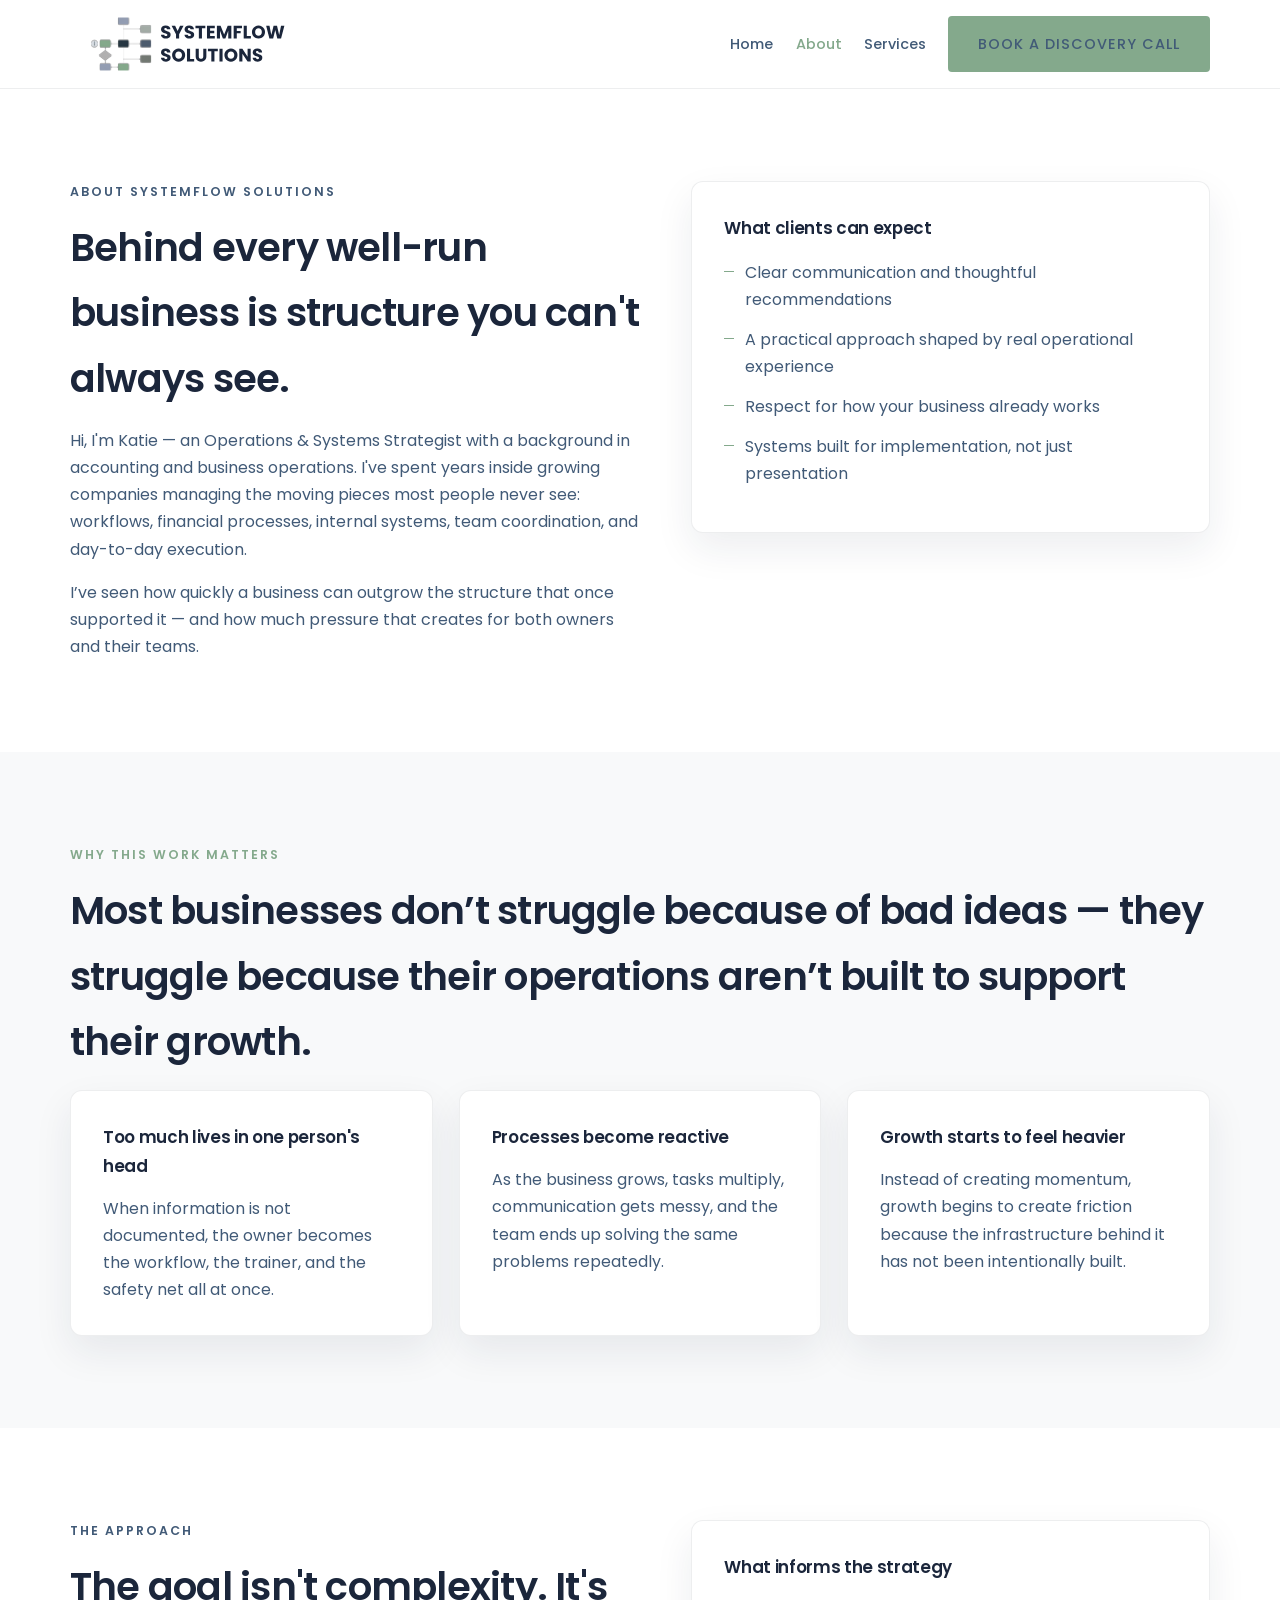
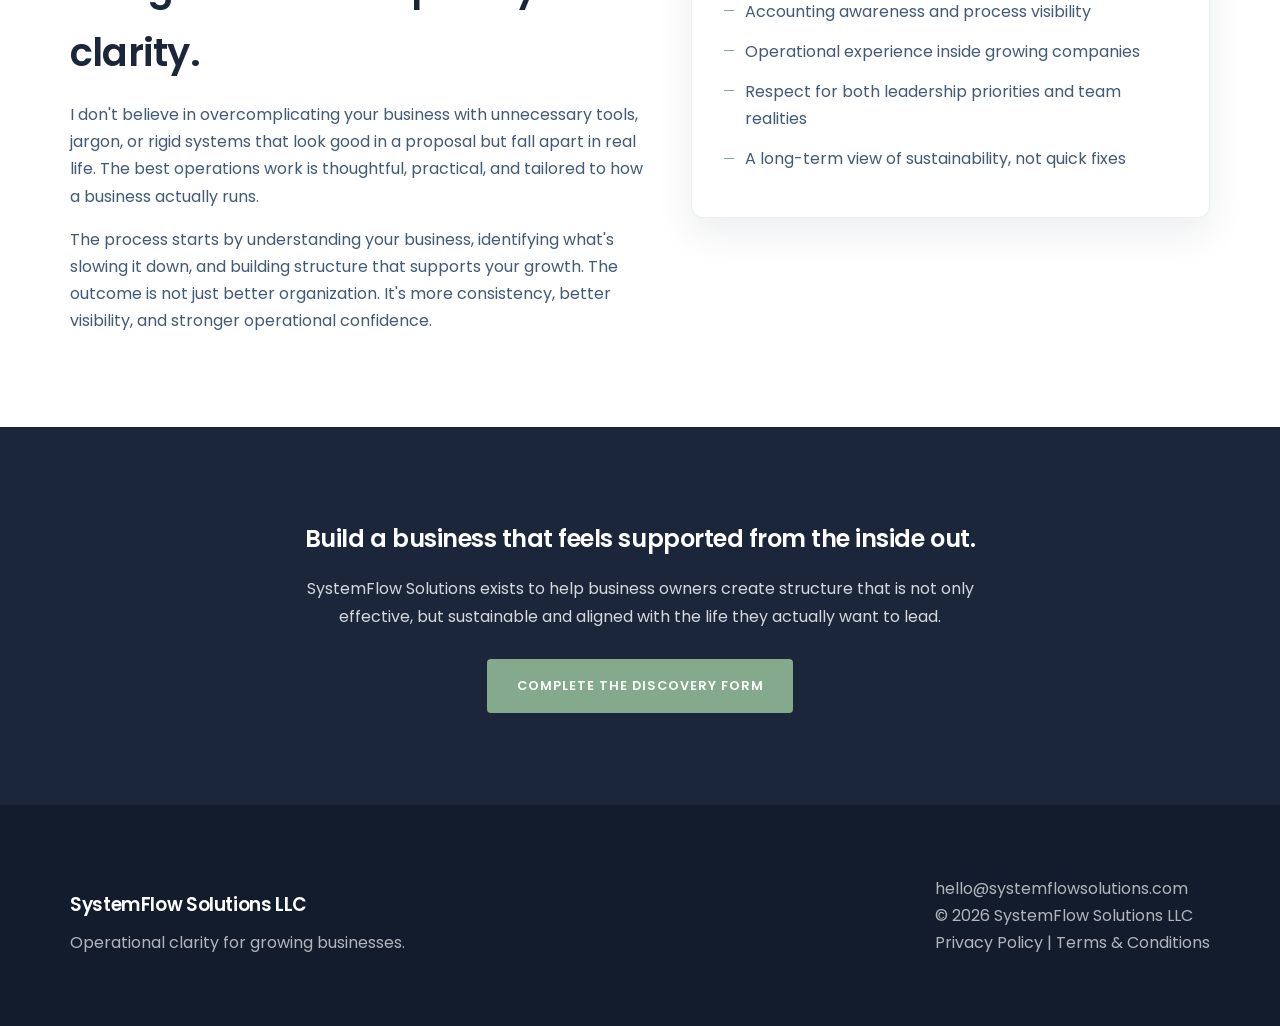
==== about.html @ 54b456ae "Update about.html" ====
<!DOCTYPE html>
<html lang="en">
<head>
  <meta charset="UTF-8">
  <meta name="viewport" content="width=device-width, initial-scale=1.0">
  <title>About | SystemFlow Solutions</title>
  <meta name="description" content="Learn about the background, philosophy, and trust-centered approach behind SystemFlow Solutions.">
  <link rel="icon" type="image/png" href="favicon.png">
  <link rel="preconnect" href="https://fonts.googleapis.com">
  <link rel="preconnect" href="https://fonts.gstatic.com" crossorigin>
  <link href="https://fonts.googleapis.com/css2?family=Poppins:wght@300;400;500;600;700&display=swap" rel="stylesheet">
  <link rel="stylesheet" href="style.css">
</head>
<body>
  <nav>
    <div class="container nav-content">
      <a href="index.html" class="logo"><img src="logo.svg" alt="SystemFlow Solutions logo"></a>
      <div class="nav-links">
        <a href="index.html">Home</a>
        <a href="about.html" class="active">About</a>
        <a href="services.html">Services</a>
        <a href="discovery.html" class="btn">Book a Discovery Call</a>
      </div>
    </div>
  </nav>

  <section class="section-light">
    <div class="container split">
      <div class="copy">
        <p class="kicker">About SystemFlow Solutions</p>
        <h1 class="section-title">Behind every well-run business is structure you can't always see.</h1>
        <p>Hi, I'm Katie — an Operations &amp; Systems Strategist with a background in accounting and business operations. I've spent years inside growing companies managing the moving pieces most people never see: workflows, financial processes, internal systems, team coordination, and day-to-day execution.</p>
        <p>I’ve seen how quickly a business can outgrow the structure that once supported it — and how much pressure that creates for both owners and their teams.</p>
      </div>
      <div class="card">
        <h3>What clients can expect</h3>
        <ul class="list-clean">
          <li>Clear communication and thoughtful recommendations</li>
          <li>A practical approach shaped by real operational experience</li>
          <li>Respect for how your business already works</li>
          <li>Systems built for implementation, not just presentation</li>
        </ul>
      </div>
    </div>
  </section>

  <section class="section-muted">
    <div class="container">
      <p class="kicker">Why this work matters</p>
      <h2 class="section-title">Most businesses don’t struggle because of bad ideas — they struggle because their operations aren’t built to support their growth.</h2>
      <div class="grid-3">
        <div class="card">
          <h3>Too much lives in one person's head</h3>
          <p>When information is not documented, the owner becomes the workflow, the trainer, and the safety net all at once.</p>
        </div>
        <div class="card">
          <h3>Processes become reactive</h3>
          <p>As the business grows, tasks multiply, communication gets messy, and the team ends up solving the same problems repeatedly.</p>
        </div>
        <div class="card">
          <h3>Growth starts to feel heavier</h3>
          <p>Instead of creating momentum, growth begins to create friction because the infrastructure behind it has not been intentionally built.</p>
        </div>
      </div>
    </div>
  </section>

  <section class="section-light">
    <div class="container split">
      <div class="copy">
        <p class="kicker">The approach</p>
        <h2 class="section-title">The goal isn't complexity. It's clarity.</h2>
        <p>I don't believe in overcomplicating your business with unnecessary tools, jargon, or rigid systems that look good in a proposal but fall apart in real life. The best operations work is thoughtful, practical, and tailored to how a business actually runs.</p>
        <p>The process starts by understanding your business, identifying what's slowing it down, and building structure that supports your growth. The outcome is not just better organization. It's more consistency, better visibility, and stronger operational confidence.</p>
      </div>
      <div class="card">
        <h3>What informs the strategy</h3>
        <ul class="list-clean">
          <li>Accounting awareness and process visibility</li>
          <li>Operational experience inside growing companies</li>
          <li>Respect for both leadership priorities and team realities</li>
          <li>A long-term view of sustainability, not quick fixes</li>
        </ul>
      </div>
    </div>
  </section>

  <section class="cta-section">
    <div class="container">
      <h2>Build a business that feels supported from the inside out.</h2>
      <p>SystemFlow Solutions exists to help business owners create structure that is not only effective, but sustainable and aligned with the life they actually want to lead.</p>
      <a href="discovery.html" class="btn">Complete the Discovery Form</a>
    </div>
  </section>

    <footer>
    <div class="container footer-grid">
      <div>
        <h3>SystemFlow Solutions LLC</h3>
        <p>Operational clarity for growing businesses.</p>
      </div>
      <div>
        <p>hello@systemflowsolutions.com</p>
        <p>© 2026 SystemFlow Solutions LLC</p>
        <p> <a href="privacy.html">Privacy Policy</a> |
            <a href="terms.html">Terms & Conditions</a></p>
      </div>
    </div>
  </footer>
</body>
</html>
---- style.css ----
:root {
  --navy: #1b263b;
  --slate: #415a77;
  --light-slate: #778da9;
  --sage: #84a98c;
  --sage-dark: #729679;
  --off-white: #f8f9fa;
  --white: #ffffff;
  --text-gray: #2d3436;
  --border: rgba(27, 38, 59, 0.08);
  --shadow: 0 16px 38px rgba(27, 38, 59, 0.08);
  --radius: 12px;
  --container: 1140px;
}

* { box-sizing: border-box; margin: 0; padding: 0; }
html { scroll-behavior: smooth; }
body {
  font-family: 'Poppins', sans-serif;
  background: var(--off-white);
  color: var(--text-gray);
  line-height: 1.7;
  -webkit-font-smoothing: antialiased;
}
img { max-width: 100%; display: block; }
a { color: inherit; text-decoration: none; }
ul { padding-left: 1.2rem; }

h1, h2, h3, h4 {
  color: var(--navy);
  font-weight: 600;
  letter-spacing: -0.02em;
}

.container {
  width: min(100% - 2rem, var(--container));
  margin: 0 auto;
}

nav {
  position: sticky;
  top: 0;
  z-index: 100;
  background: rgba(255,255,255,0.95);
  backdrop-filter: blur(8px);
  border-bottom: 1px solid var(--border);
}

.nav-content {
  display: flex;
  align-items: center;
  justify-content: space-between;
  gap: 1.5rem;
  min-height: 88px;
}

.logo img {
  height: 72px;
  width: auto;
  transition: opacity 0.25s ease;
}
.logo img:hover { opacity: 0.85; }

.nav-links {
  display: flex;
  align-items: center;
  gap: 1.4rem;
  flex-wrap: wrap;
}
.nav-links a {
  font-size: 0.9rem;
  font-weight: 500;
  color: var(--slate);
  transition: color 0.25s ease;
}
.nav-links a:hover,
.nav-links a.active { color: var(--sage); }

.btn {
  display: inline-flex;
  align-items: center;
  justify-content: center;
  padding: 0.95rem 1.8rem;
  border-radius: 4px;
  background: var(--sage);
  color: white;
  font-size: 0.8rem;
  font-weight: 600;
  letter-spacing: 1px;
  text-transform: uppercase;
  transition: 0.25s ease;
  border: 1px solid transparent;
}
.btn:hover {
  background: var(--sage-dark);
  transform: translateY(-2px);
  box-shadow: 0 10px 24px rgba(132, 169, 140, 0.22);
}
.btn-outline {
  background: transparent;
  color: var(--navy);
  border-color: rgba(27, 38, 59, 0.14);
}
.btn-outline:hover {
  background: white;
}

.hero {
  padding: 120px 0 100px;
  background: linear-gradient(135deg, var(--navy) 0%, #24344e 100%);
  color: white;
}
.hero-grid {
  display: grid;
  grid-template-columns: 1.15fr 0.85fr;
  gap: 3rem;
  align-items: center;
}
.eyebrow {
  color: rgba(255,255,255,0.78);
  text-transform: uppercase;
  letter-spacing: 2px;
  font-size: 0.78rem;
  font-weight: 500;
  margin-bottom: 1rem;
}
.hero h1 {
  color: white;
  font-size: clamp(2.6rem, 5vw, 4.3rem);
  line-height: 1.1;
  margin-bottom: 1.2rem;
  max-width: 11ch;
}
.hero p {
  font-size: 1.08rem;
  max-width: 640px;
  opacity: 0.9;
  font-weight: 300;
}
.hero-actions {
  display: flex;
  flex-wrap: wrap;
  gap: 1rem;
  margin-top: 2rem;
}
.hero-card {
  background: rgba(255,255,255,0.08);
  border: 1px solid rgba(255,255,255,0.12);
  border-radius: var(--radius);
  padding: 2rem;
  box-shadow: var(--shadow);
}
.hero-card h3 {
  color: white;
  margin-bottom: 1rem;
  font-size: 1rem;
  text-transform: uppercase;
  letter-spacing: 1px;
}
.hero-card ul {
  list-style: none;
  padding-left: 0;
}
.hero-card li {
  padding: 0.8rem 0;
  border-bottom: 1px solid rgba(255,255,255,0.14);
  color: rgba(255,255,255,0.9);
}
.hero-card li:last-child { border-bottom: 0; }

section { padding: 92px 0; }
.section-light { background: white; }
.section-muted { background: var(--off-white); }
.section-title {
  font-size: clamp(1.8rem, 3vw, 2.6rem);
  margin-bottom: 1rem;
}
.section-intro {
  max-width: 1000px;
  color: var(--slate);
  margin-bottom: 3rem;
}
.kicker {
  text-transform: uppercase;
  letter-spacing: 2px;
  font-size: 0.78rem;
  color: var(--sage);
  margin-bottom: 0.8rem;
  font-weight: 600;
}

.grid-3 {
  display: grid;
  grid-template-columns: repeat(3, 1fr);
  gap: 1.6rem;
}
.grid-2 {
  display: grid;
  grid-template-columns: repeat(2, 1fr);
  gap: 1.8rem;
}
.card {
  background: white;
  border: 1px solid var(--border);
  border-radius: var(--radius);
  padding: 2rem;
  box-shadow: var(--shadow);
}
.card h3 {
  font-size: 1.05rem;
  margin-bottom: 0.9rem;
}
.card p,
.card li { color: var(--slate); }
.card ul { margin-top: 1rem; }

.band {
  background: #eef2f0;
  border-top: 1px solid rgba(27, 38, 59, 0.06);
  border-bottom: 1px solid rgba(27, 38, 59, 0.06);
}

.band-grid {
  display: grid;
  grid-template-columns: repeat(3, 1fr);
  gap: 1.5rem;
}

.band-item {
  background: var(--white);
  border: 1px solid var(--border);
  border-radius: var(--radius);
  padding: 1.5rem;
  box-shadow: var(--shadow);
  transition: 0.25s ease;
  position: relative;
  overflow: hidden;
}

.band-item:hover {
  transform: translateY(-3px);
  box-shadow: 0 20px 40px rgba(27, 38, 59, 0.12);
}

.band-item strong {
  display: block;
  color: var(--navy);
  margin-bottom: 0.4rem;
  font-size: 0.95rem;
}

.band-item span {
  color: var(--slate);
  font-size: 0.9rem;
  line-height: 1.5;
}

.band-item::before {
  content: "";
  position: absolute;
  top: 0;
  left: 0;
  height: 3px;
  width: 100%;
  background: var(--sage);
}

.list-clean {
  list-style: none;
  padding-left: 0;
}
.list-clean li {
  position: relative;
  padding-left: 1.3rem;
  margin-bottom: 0.8rem;
  color: var(--slate);
}
.list-clean li::before {
  content: '';
  position: absolute;
  left: 0;
  top: 0.78rem;
  width: 10px;
  height: 1px;
  background: var(--sage);
}

.split {
  display: grid;
  grid-template-columns: 1.05fr 0.95fr;
  gap: 3rem;
  align-items: start;
}
.copy p + p { margin-top: 1rem; }
.copy p { color: var(--slate); }

.service-block {
  padding: 2rem;
  border-radius: var(--radius);
  background: white;
  border: 1px solid var(--border);
  box-shadow: var(--shadow);
}
.service-block h3 { margin-bottom: 0.8rem; }
.service-block p { color: var(--slate); }
.service-block ul { margin-top: 1rem; }
.service-block + .service-block { margin-top: 1.4rem; }

.stack-grid {
  display: grid;
  grid-template-columns: repeat(4, 1fr);
  gap: 1rem;
  margin-top: 1.5rem;
}
.stack-item {
  text-align: center;
  background: white;
  border: 1px solid var(--border);
  padding: 1rem;
  border-radius: 8px;
  color: var(--slate);
  font-size: 0.84rem;
  font-weight: 500;
  text-transform: uppercase;
  letter-spacing: 1px;
}

.cta-section {
  background: var(--navy);
  color: white;
  text-align: center;
}
.cta-section h2 { color: white; margin-bottom: 1rem; }
.cta-section p {
  max-width: 720px;
  margin: 0 auto 1.8rem;
  color: rgba(255,255,255,0.82);
}

.form-wrap {
  background: white;
  border: 1px solid var(--border);
  border-radius: var(--radius);
  box-shadow: var(--shadow);
  padding: 2rem;
}
.form-grid {
  display: grid;
  grid-template-columns: repeat(2, 1fr);
  gap: 1.2rem;
}
.form-field {
  display: flex;
  flex-direction: column;
}
.form-field.full { grid-column: 1 / -1; }
label {
  margin-bottom: 0.45rem;
  color: var(--navy);
  font-size: 0.88rem;
  font-weight: 600;
}
input, select, textarea {
  font: inherit;
  border: 1px solid rgba(27, 38, 59, 0.14);
  border-radius: 8px;
  padding: 0.9rem 1rem;
  background: #fff;
  color: var(--text-gray);
}
input:focus, select:focus, textarea:focus {
  outline: 2px solid rgba(132, 169, 140, 0.24);
  border-color: var(--sage);
}
small.note {
  display: block;
  color: var(--light-slate);
  margin-top: 1rem;
}

footer {
  background: #121c2d;
  color: white;
  padding: 70px 0;
}
.footer-grid {
  display: flex;
  justify-content: space-between;
  gap: 2rem;
  align-items: flex-end;
}
.footer-grid p { color: rgba(255,255,255,0.68); }
.footer-grid h3 { color: white; margin-bottom: 0.5rem; }

@media (max-width: 980px) {
  .hero-grid,
  .grid-3,
  .grid-2,
  .split,
  .band-grid,
  .stack-grid,
  .form-grid {
    grid-template-columns: 1fr;
  }
}

@media (max-width: 768px) {
  .nav-content {
    flex-direction: column;
    align-items: flex-start;
    padding: 1rem 0;
  }
  .nav-links {
    gap: 0.9rem;
  }
  .logo img { height: 60px; }
  .hero { padding: 90px 0 80px; }
  section { padding: 74px 0; }
  .hero-actions { flex-direction: column; align-items: stretch; }
  .btn { width: 100%; }
  .footer-grid { flex-direction: column; align-items: flex-start; }
}
/* =========================
   Calendly Embed Styling
   ========================= */

.calendly-shell {
  background: var(--white);
  border: 1px solid var(--border);
  border-radius: var(--radius);
  box-shadow: var(--shadow);
  padding: 1.5rem;
}

/* The actual Calendly iframe container */
.calendly-inline-widget {
  min-width: 320px;
  height: 850px;
  border-radius: 8px;
  overflow: hidden;
}

/* Intro text alignment on discovery page */
.discovery-intro {
  max-width: 720px;
}

/* Small note under calendar */
.discovery-note {
  margin-top: 1.5rem;
  text-align: center;
  color: var(--slate);
  max-width: 760px;
  margin-left: auto;
  margin-right: auto;
  font-size: 0.95rem;
}

/* Expectation card polish */
.expectation-card h3 {
  margin-bottom: 1rem;
}

/* Tighten spacing inside expectation list */
.expectation-card .list-clean li:last-child {
  margin-bottom: 0;
}

/* =========================
   Mobile Optimization
   ========================= */

@media (max-width: 768px) {
  .calendly-shell {
    padding: 0.75rem;
  }

  .calendly-inline-widget {
    height: 720px;
  }
}
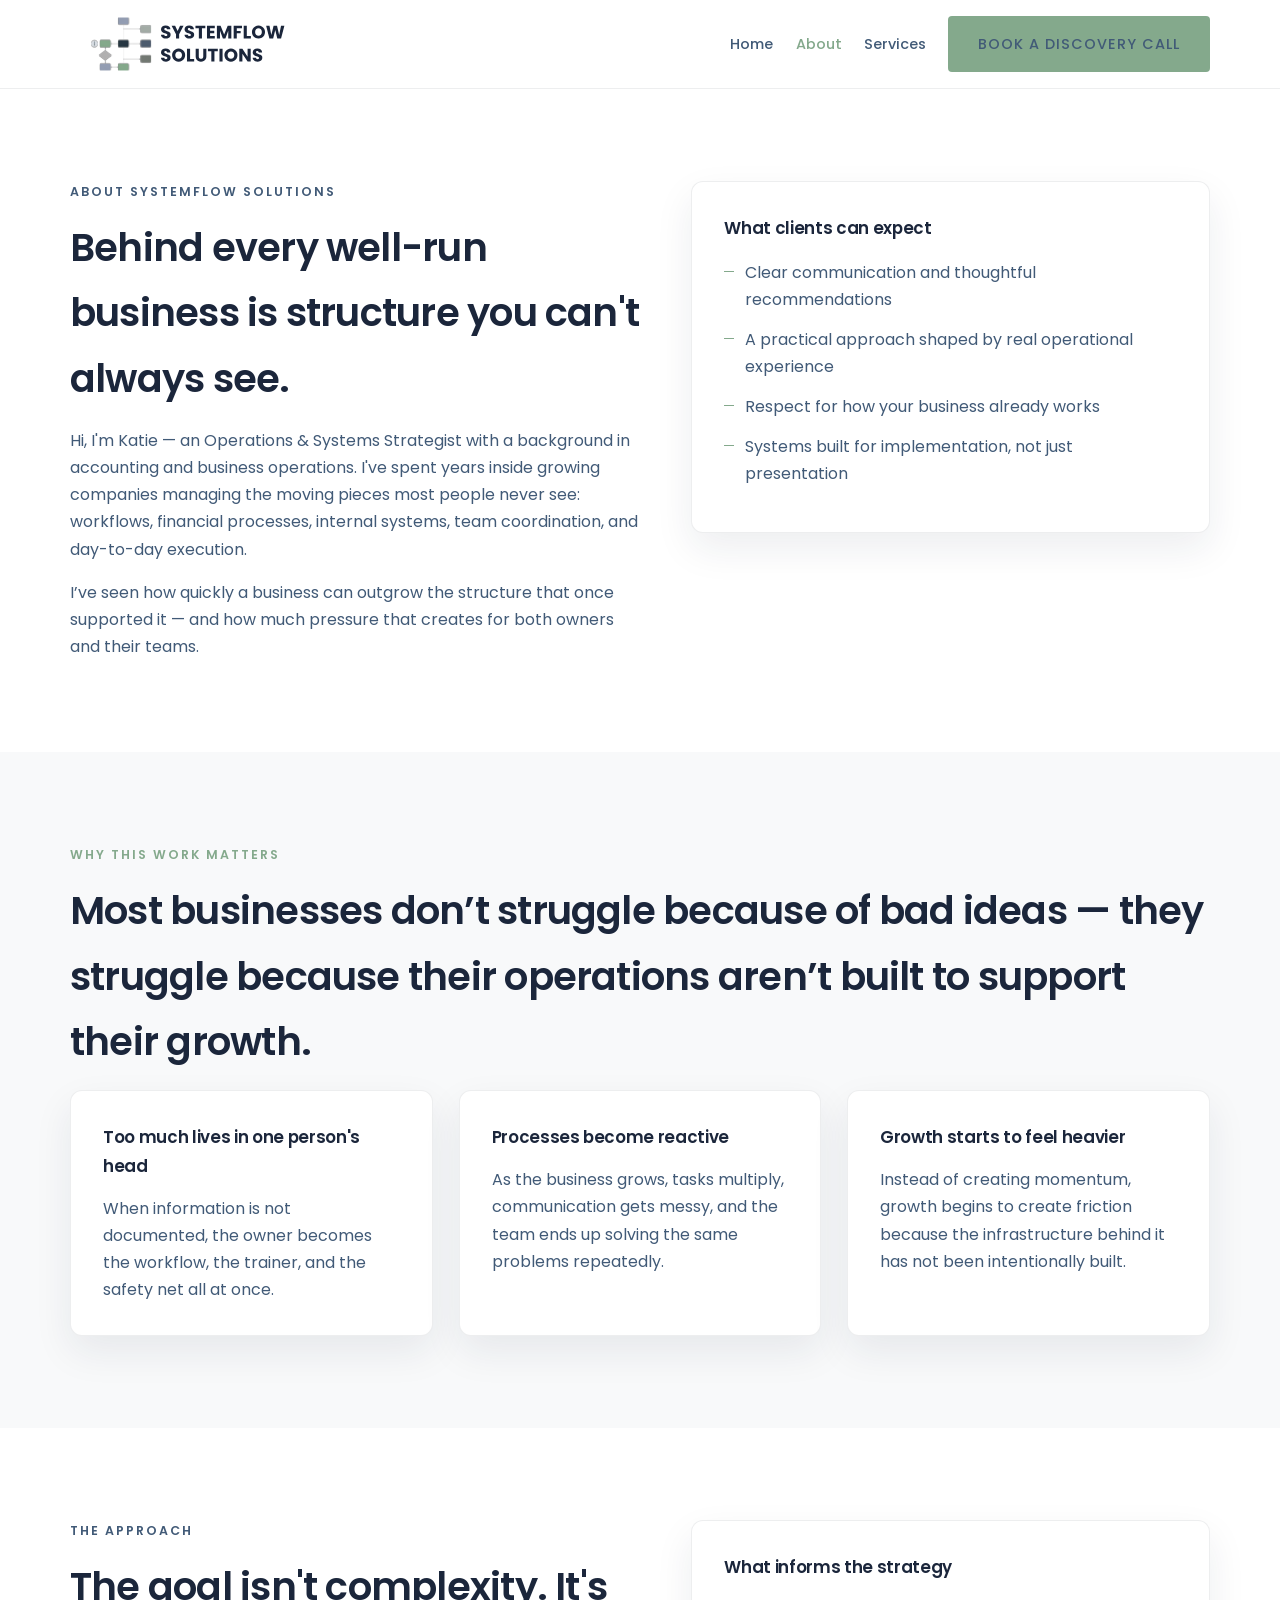
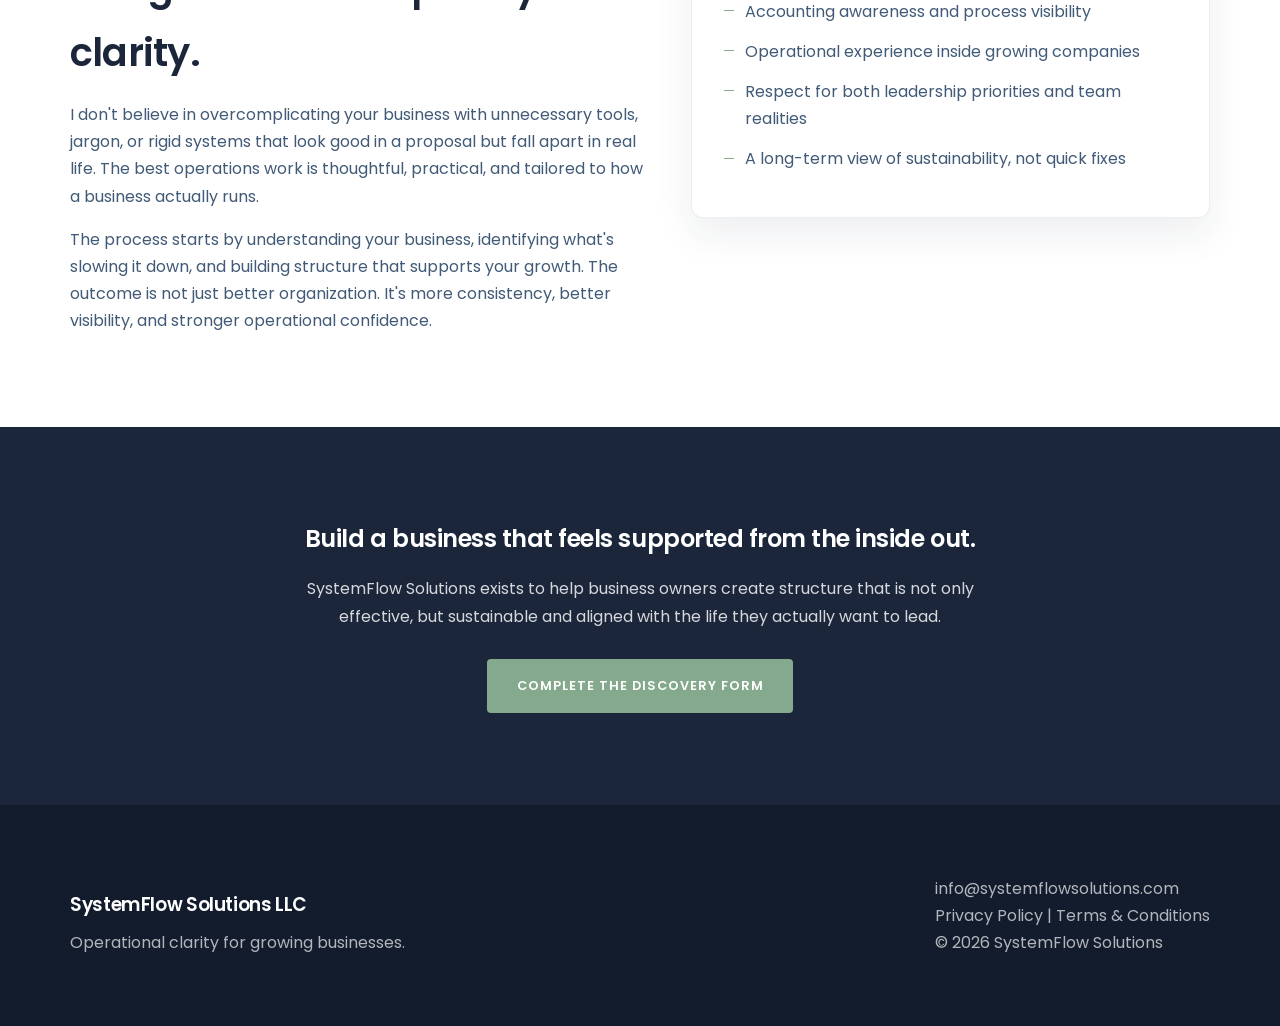
==== commit e33e6e7e: "Update about.html" ====
--- a/about.html
+++ b/about.html
@@ -100,11 +100,13 @@
         <p>Operational clarity for growing businesses.</p>
       </div>
       <div>
-        <p>hello@systemflowsolutions.com</p>
-        <p>© 2026 SystemFlow Solutions LLC</p>
-        <p> <a href="privacy.html">Privacy Policy</a> |
-            <a href="terms.html">Terms & Conditions</a></p>
-      </div>
+  <p>info@systemflowsolutions.com</p>
+  <p>
+    <a href="privacy.html">Privacy Policy</a> |
+    <a href="terms.html">Terms &amp; Conditions</a>
+  </p>
+  <p>© 2026 SystemFlow Solutions</p>
+</div>
     </div>
   </footer>
 </body>
--- a/style.css
+++ b/style.css
@@ -478,4 +478,58 @@
   .calendly-inline-widget {
     height: 720px;
   }
-}
+  /* Legal pages */
+
+.legal-page {
+  min-height: calc(100vh - 220px);
+}
+
+.legal-wrap {
+  max-width: 900px;
+}
+
+.legal-updated {
+  color: var(--light-slate);
+  margin-bottom: 2rem;
+  font-size: 0.95rem;
+}
+
+.legal-card {
+  padding: 2.25rem;
+}
+
+.legal-card h3 {
+  margin-top: 2rem;
+  margin-bottom: 0.75rem;
+  font-size: 1.05rem;
+}
+
+.legal-card h3:first-of-type {
+  margin-top: 0;
+}
+
+.legal-card p {
+  color: var(--slate);
+}
+
+.legal-card p + p {
+  margin-top: 1rem;
+}
+
+.legal-card a {
+  color: var(--sage-dark);
+  text-decoration: none;
+}
+
+.legal-card a:hover {
+  text-decoration: underline;
+}
+
+footer a {
+  color: rgba(255, 255, 255, 0.75);
+}
+
+footer a:hover {
+  color: white;
+}
+}
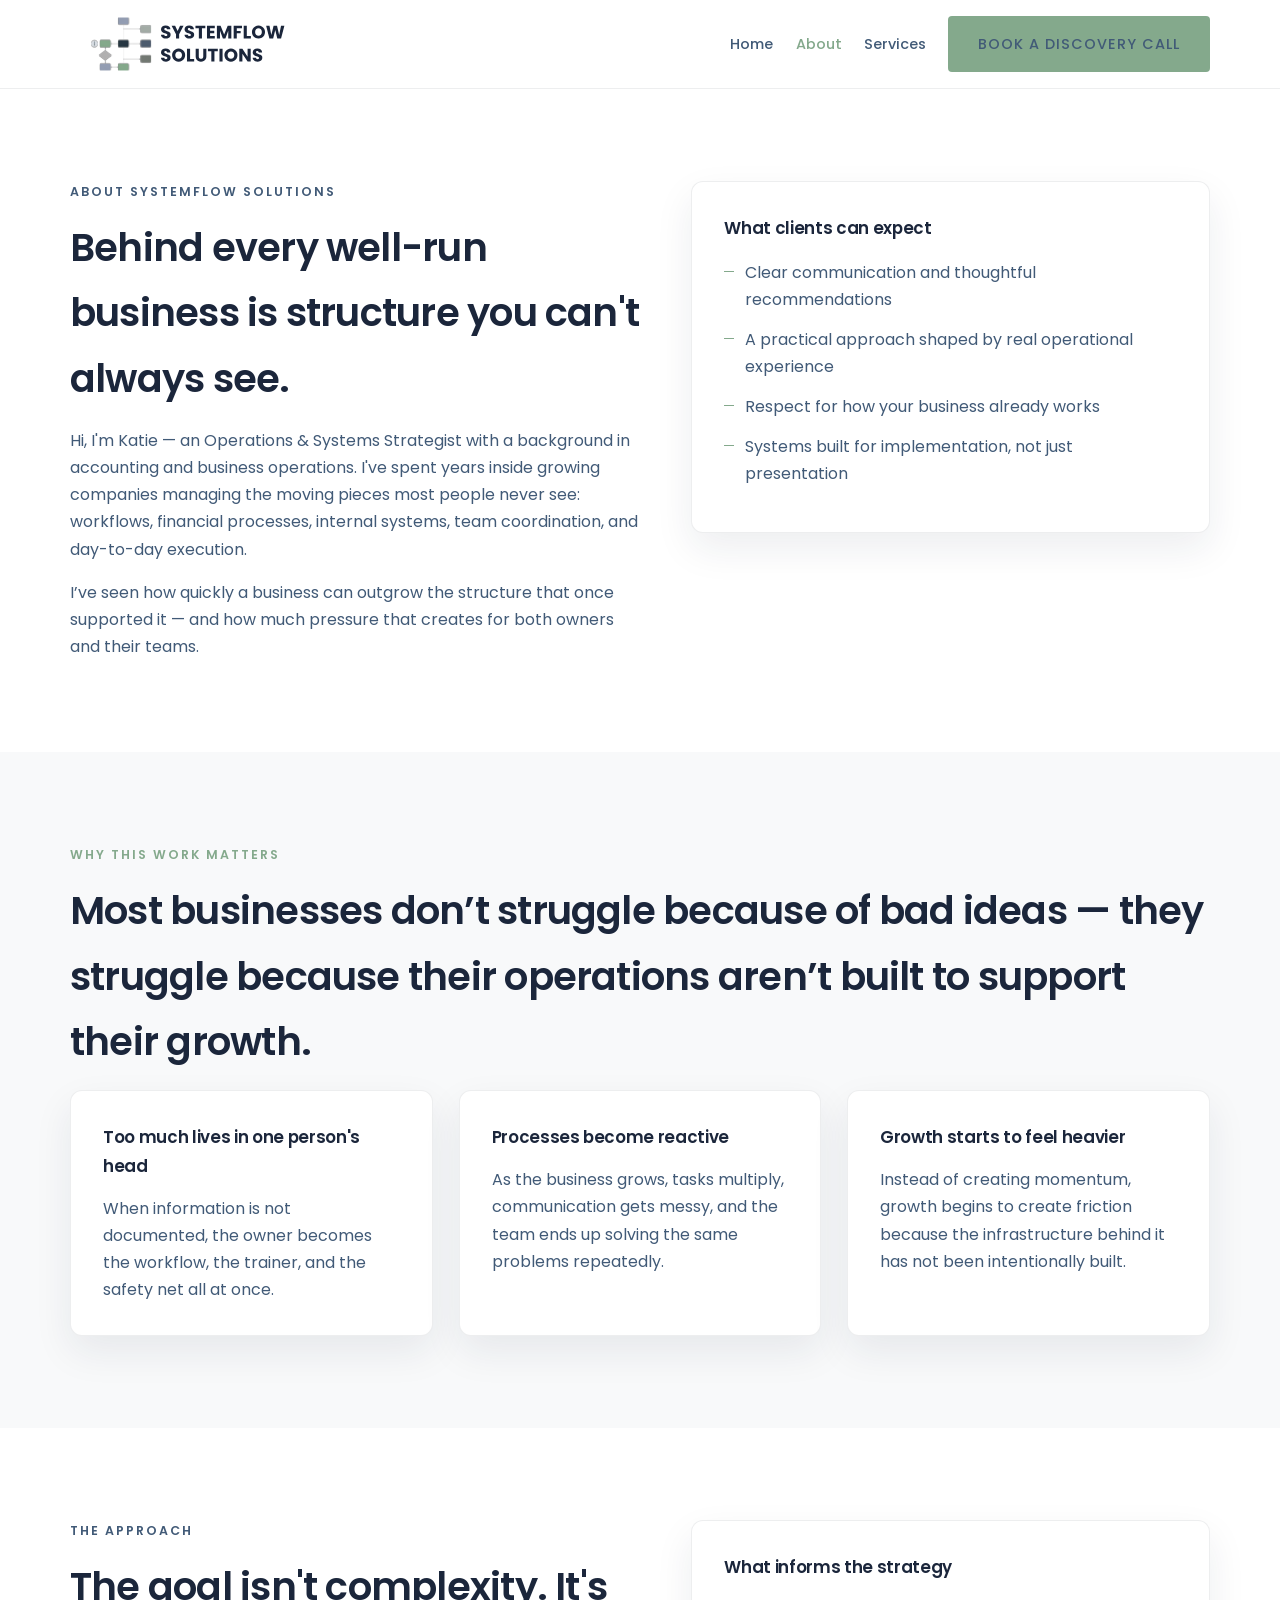
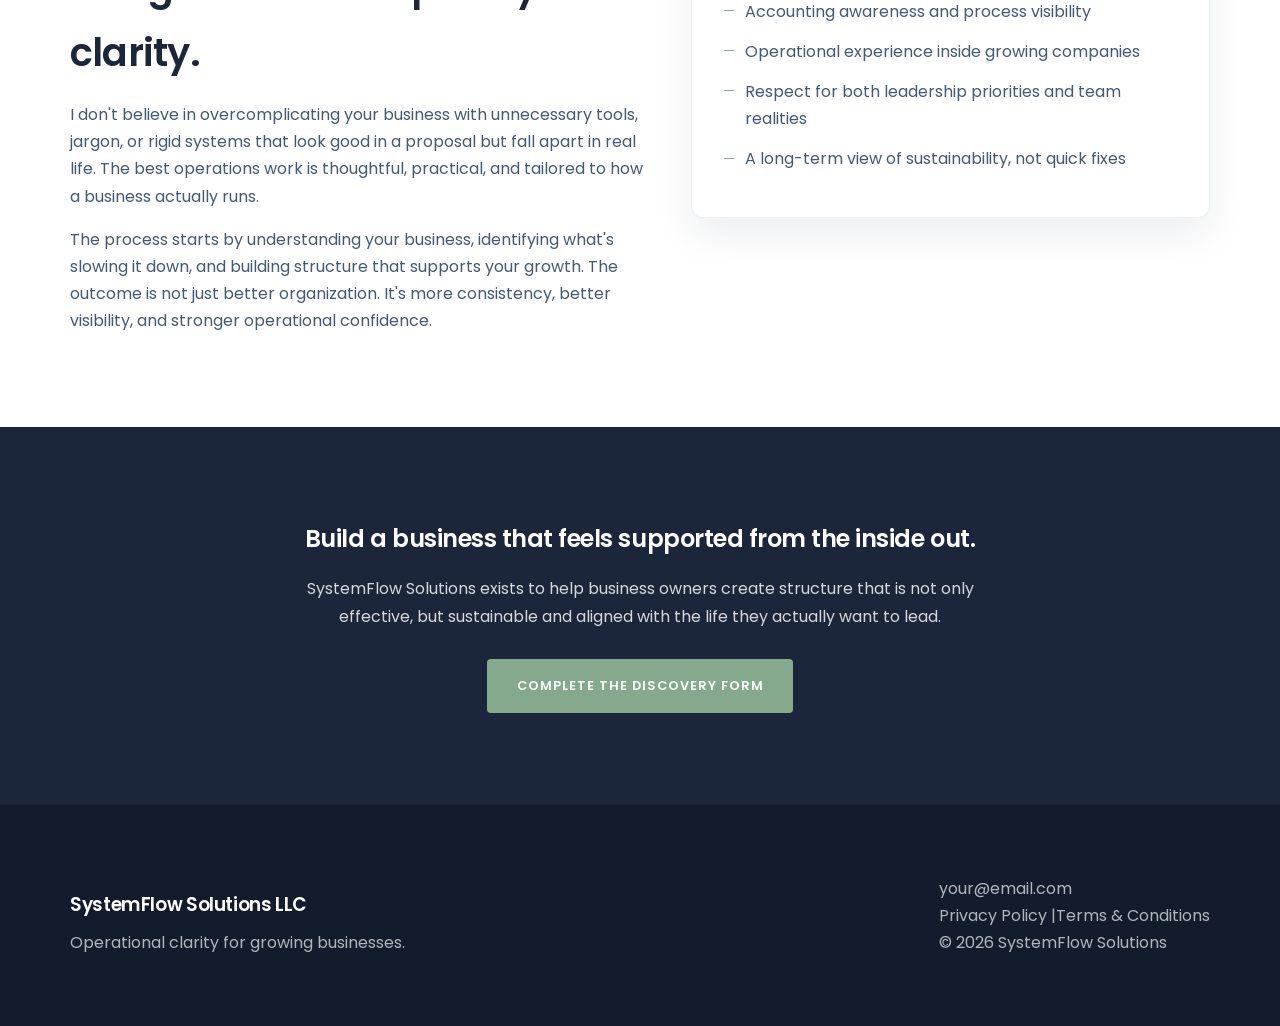
==== commit 56b3942a: "Update about.html" ====
--- a/about.html
+++ b/about.html
@@ -100,13 +100,10 @@
         <p>Operational clarity for growing businesses.</p>
       </div>
       <div>
-  <p>info@systemflowsolutions.com</p>
-  <p>
-    <a href="privacy.html">Privacy Policy</a> |
-    <a href="terms.html">Terms &amp; Conditions</a>
-  </p>
-  <p>© 2026 SystemFlow Solutions</p>
-</div>
+      <p>your@email.com</p>
+      <p><a href="privacy.html">Privacy Policy</a> |<a href="terms.html">Terms &amp; Conditions</a></p>
+      <p>© 2026 SystemFlow Solutions</p>
+      </div>
     </div>
   </footer>
 </body>
--- a/style.css
+++ b/style.css
@@ -477,8 +477,7 @@
 
   .calendly-inline-widget {
     height: 720px;
-  }
-  /* Legal pages */
+  }/* Legal pages */
 
 .legal-page {
   min-height: calc(100vh - 220px);
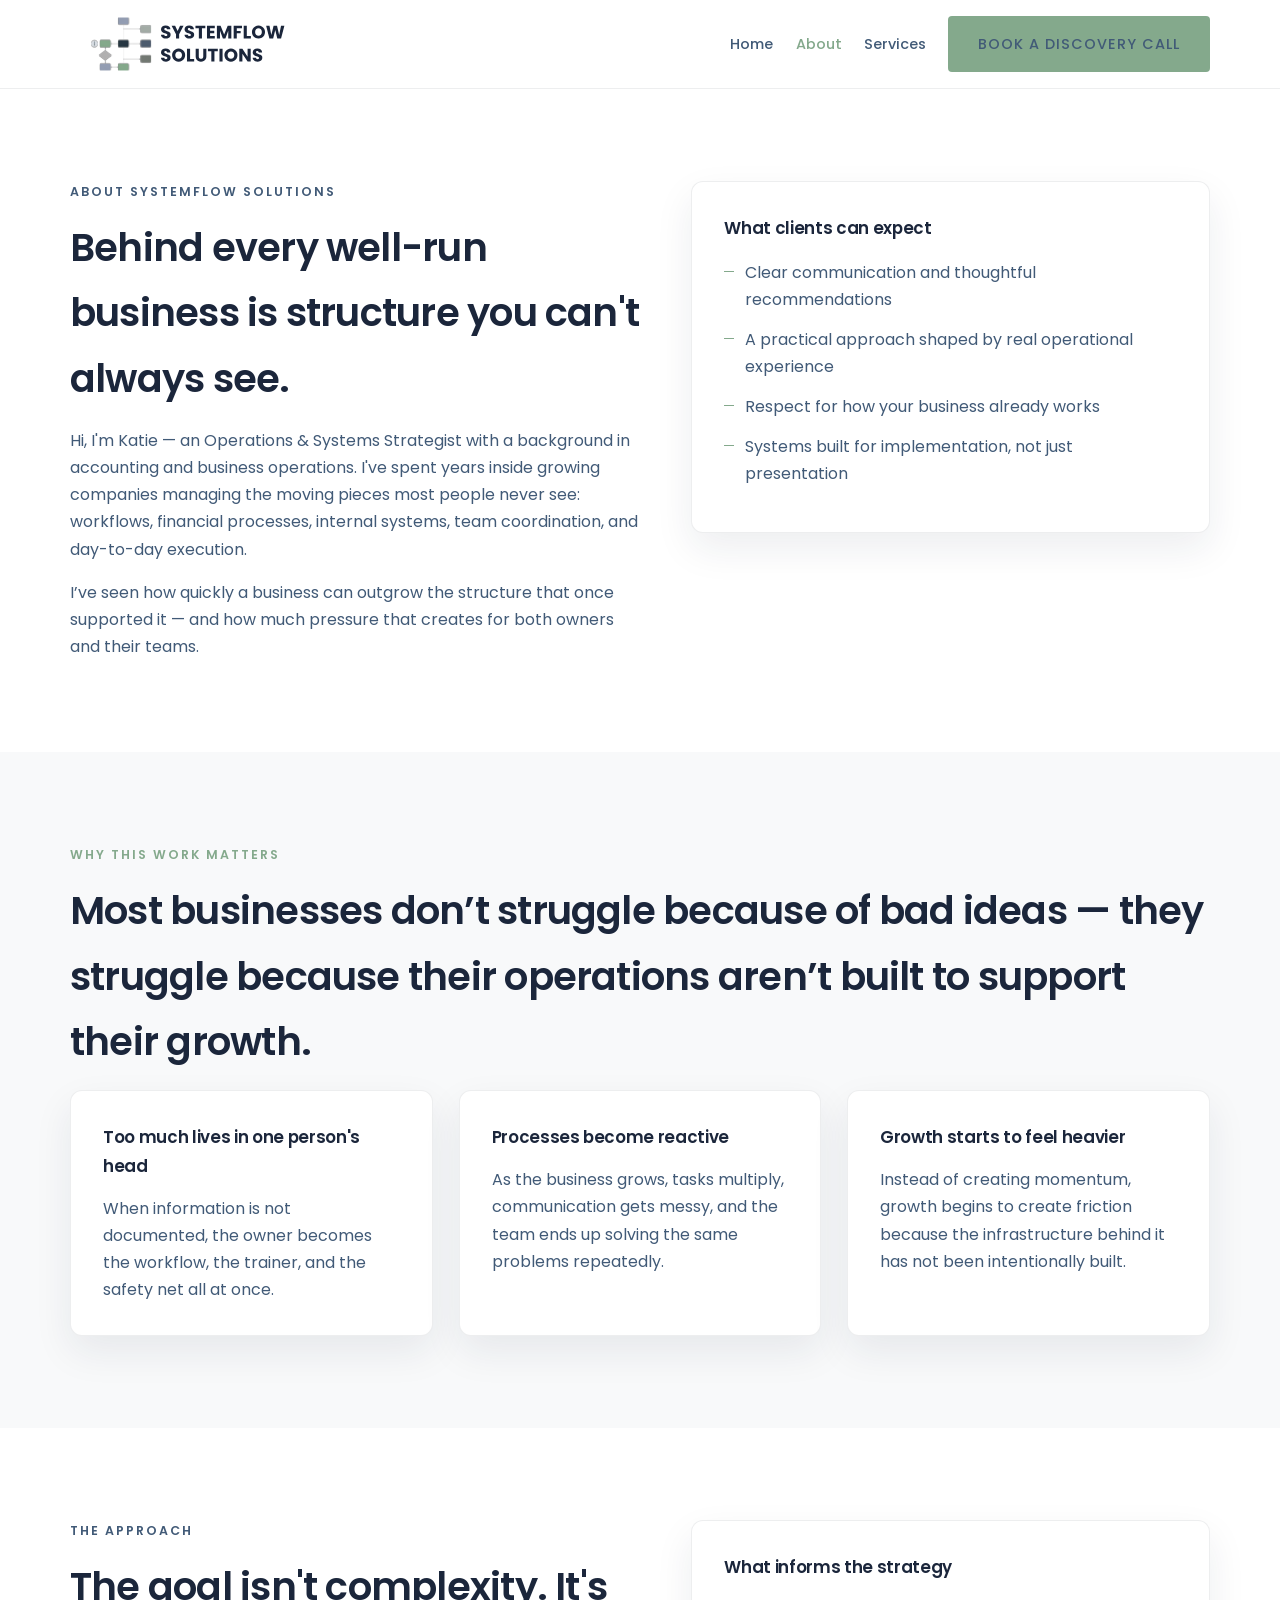
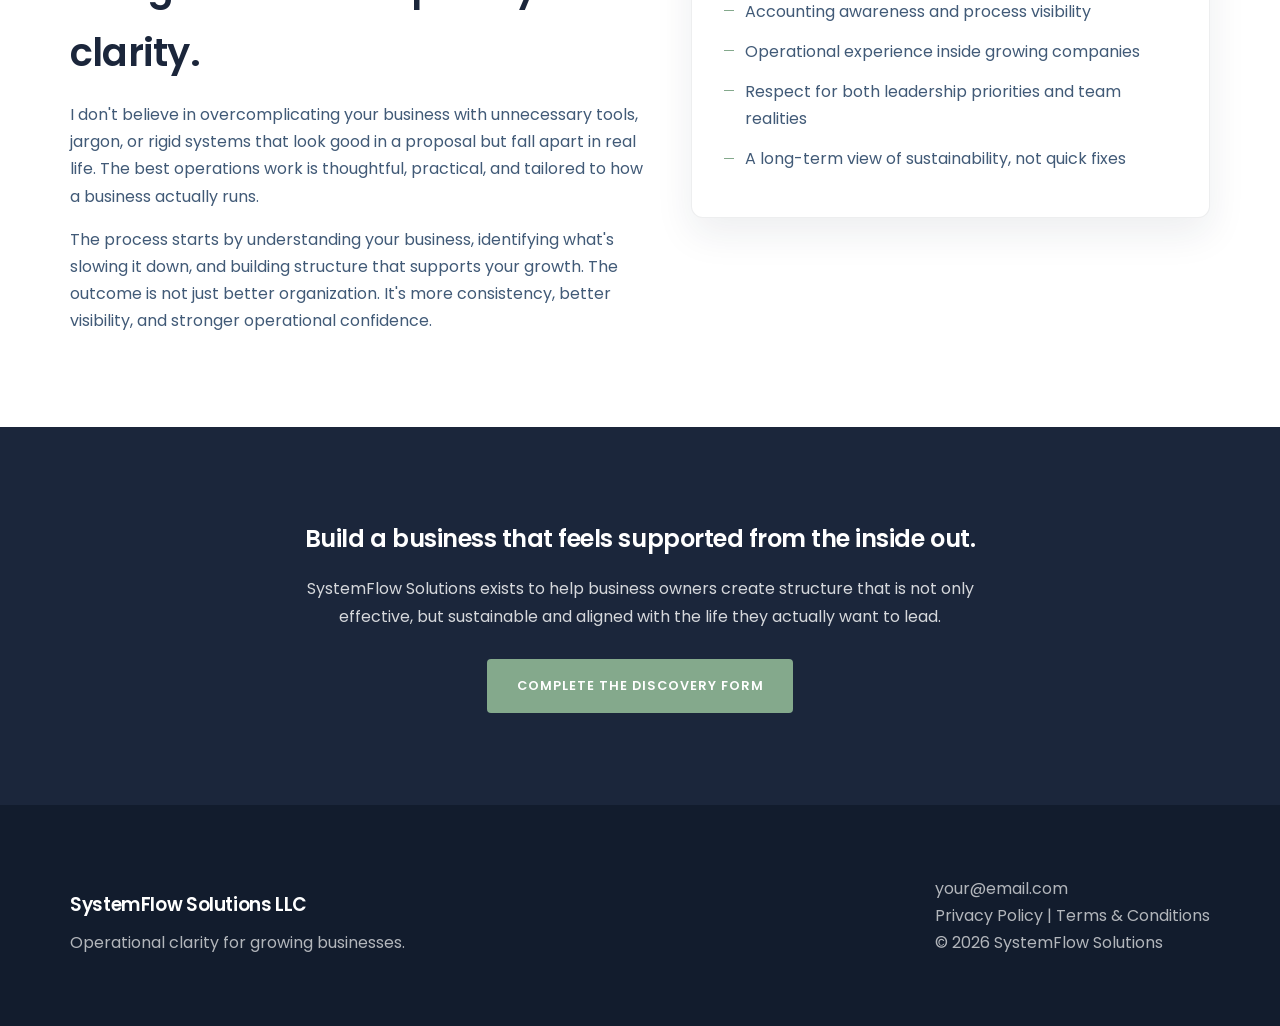
==== commit 541d0274: "Update about.html" ====
--- a/about.html
+++ b/about.html
@@ -101,7 +101,7 @@
       </div>
       <div>
       <p>your@email.com</p>
-      <p><a href="privacy.html">Privacy Policy</a> |<a href="terms.html">Terms &amp; Conditions</a></p>
+      <p><a href="privacy.html">Privacy Policy</a> | <a href="terms.html">Terms &amp; Conditions</a></p>
       <p>© 2026 SystemFlow Solutions</p>
       </div>
     </div>
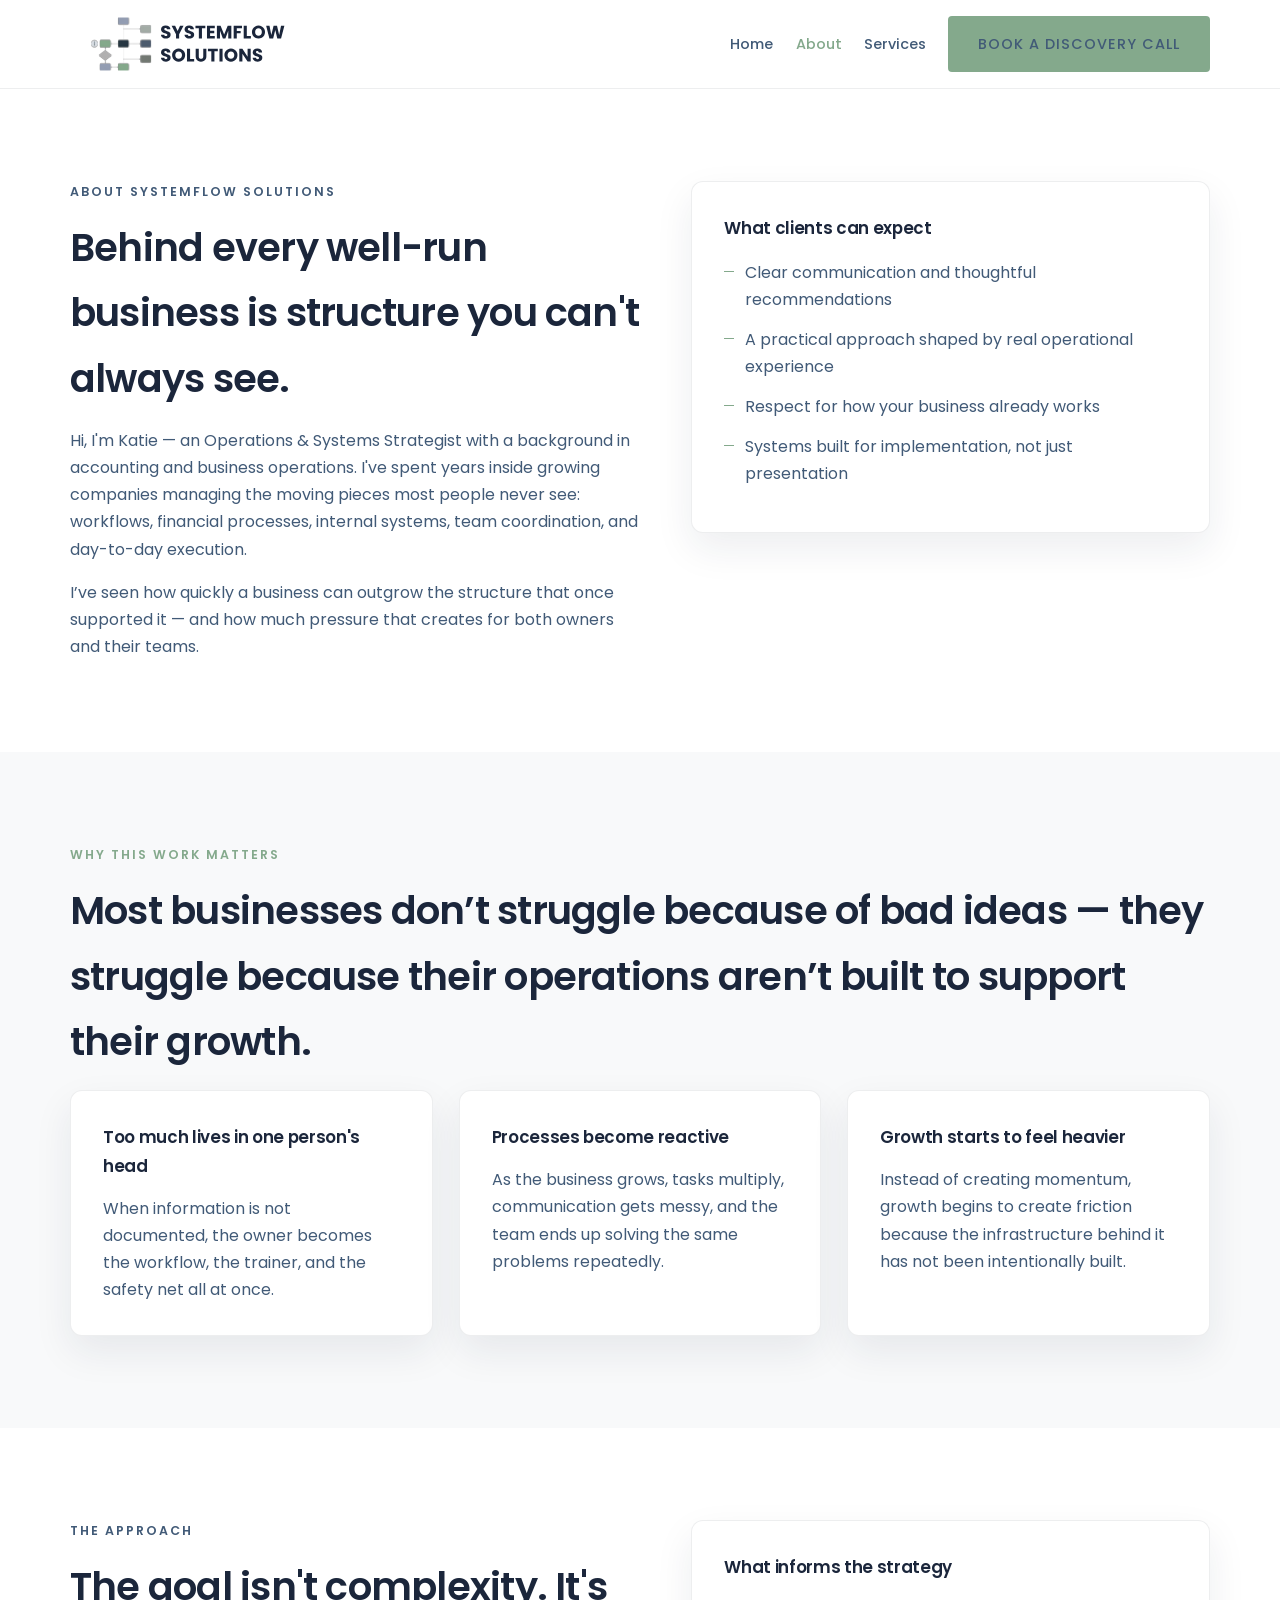
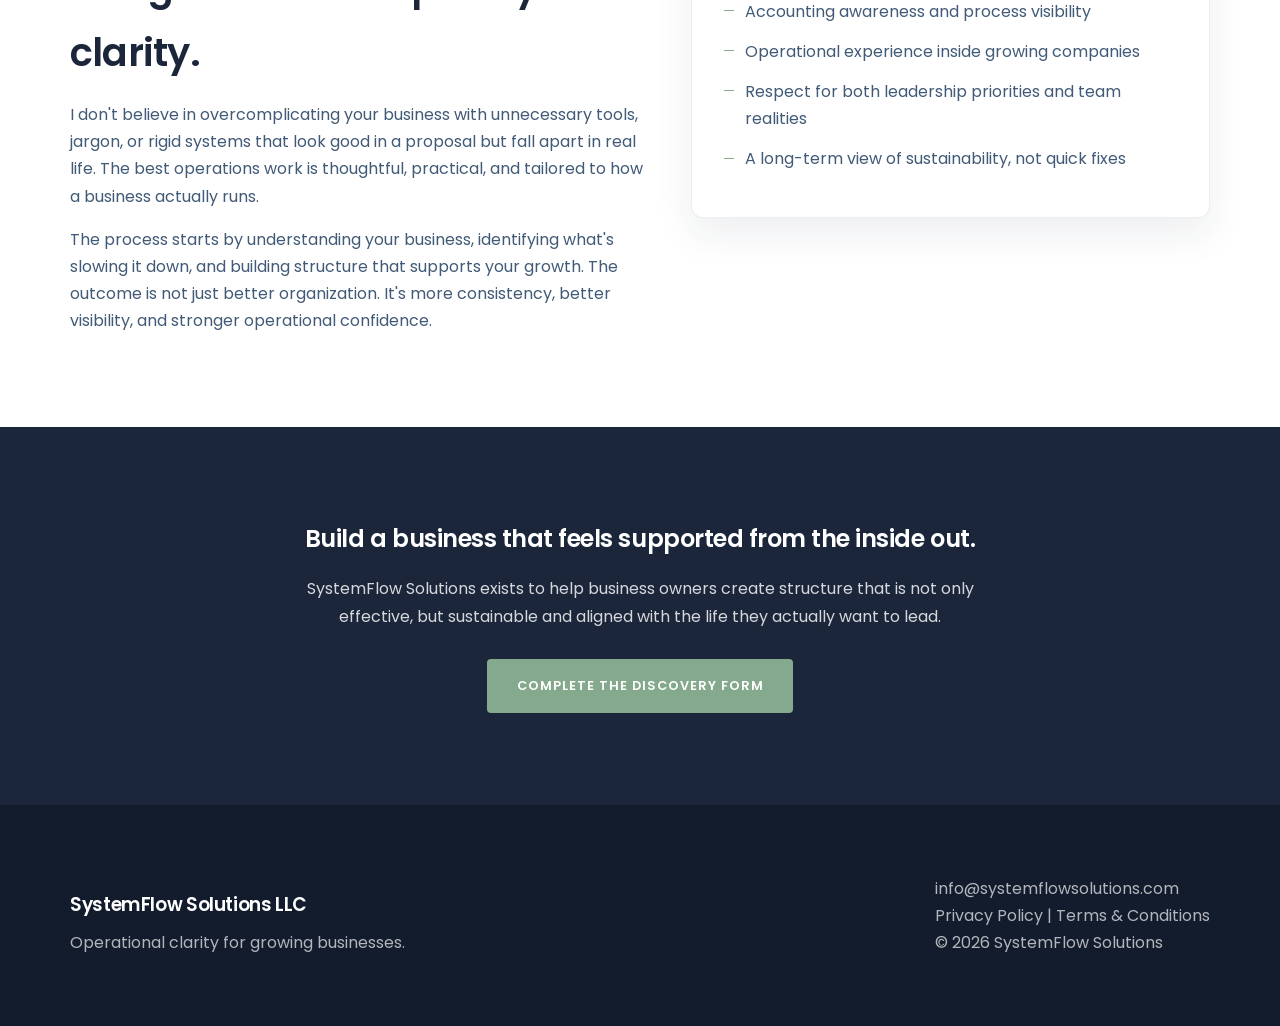
==== commit fadc8a73: "Update about.html" ====
--- a/about.html
+++ b/about.html
@@ -100,7 +100,7 @@
         <p>Operational clarity for growing businesses.</p>
       </div>
       <div>
-      <p>your@email.com</p>
+      <p>info@systemflowsolutions.com</p>
       <p><a href="privacy.html">Privacy Policy</a> | <a href="terms.html">Terms &amp; Conditions</a></p>
       <p>© 2026 SystemFlow Solutions</p>
       </div>
